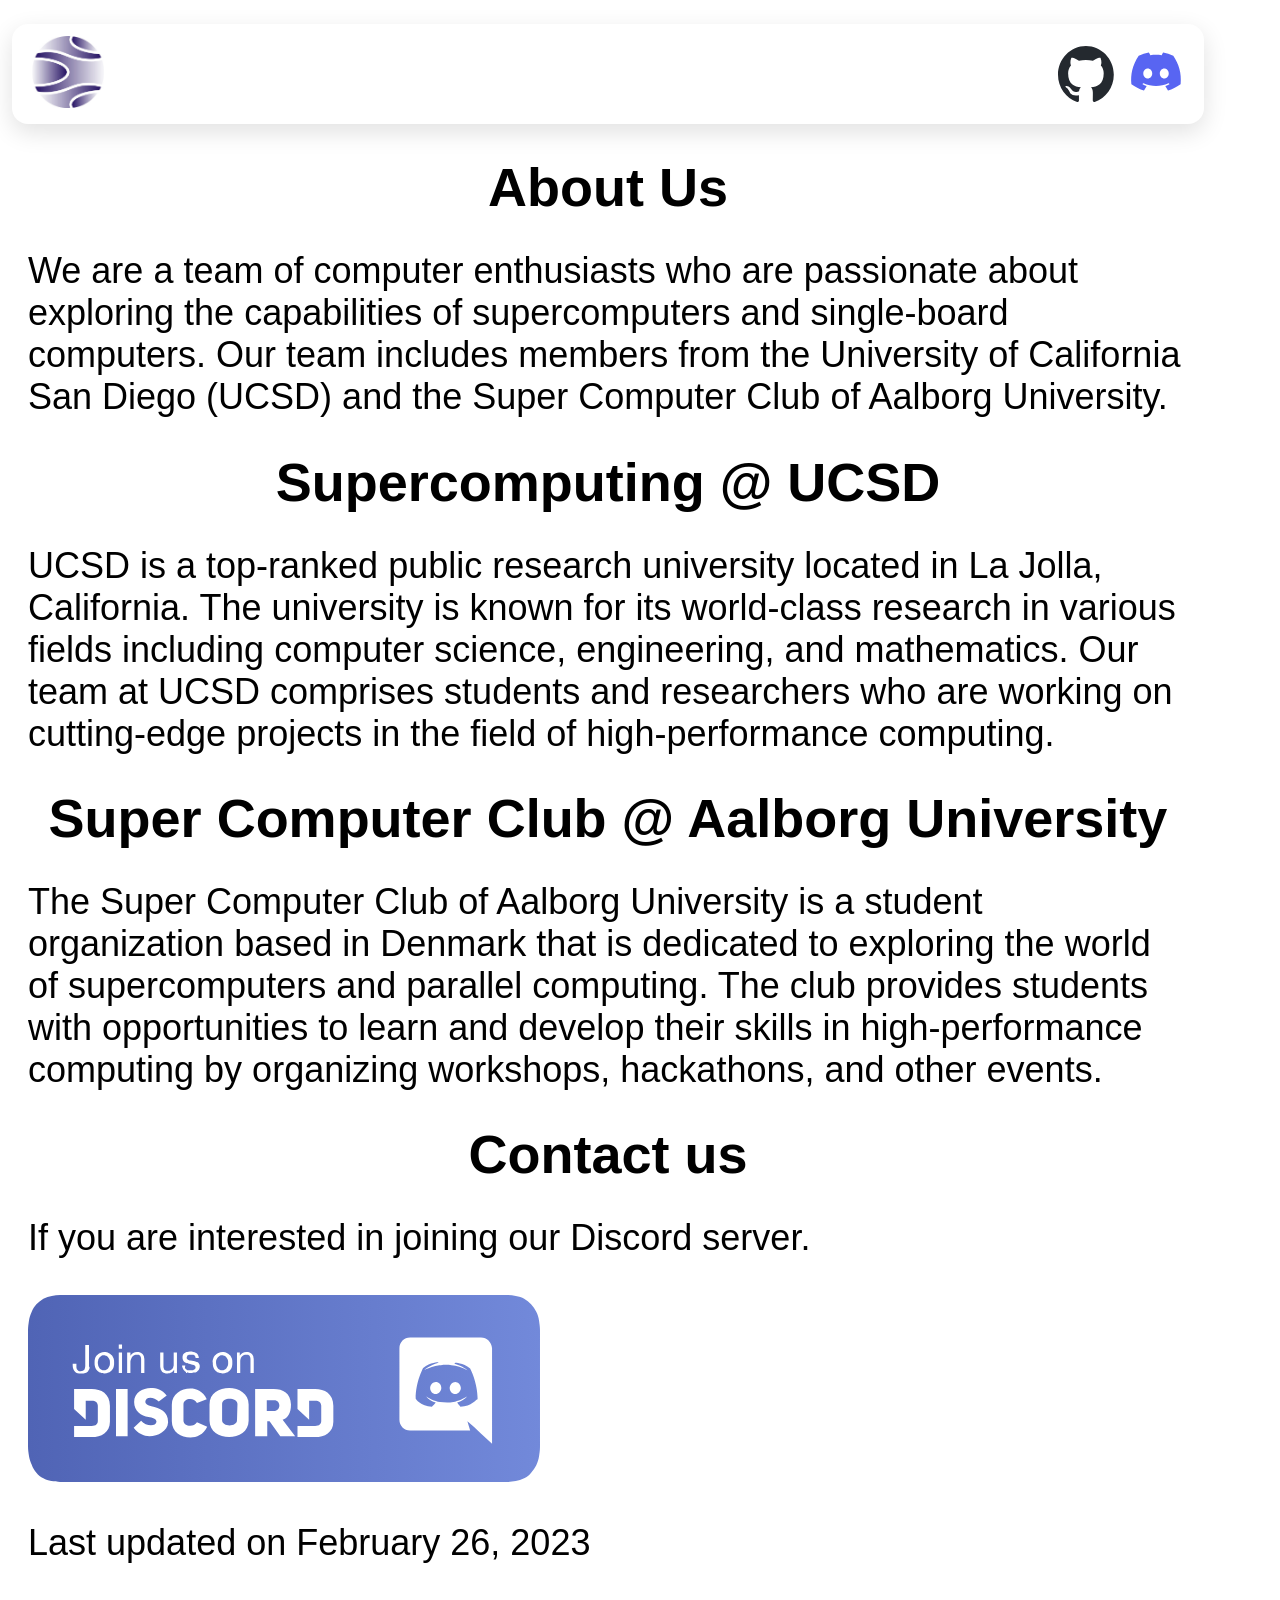
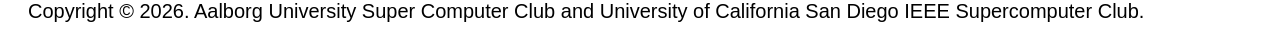
==== about-us-page.html @ efbd878e "remove popup entirely the deployment failed?" ====
<!DOCTYPE html>
<html>
    <head>
        <meta charset = "UTF-8">
        <meta name = "description" content = "Rules for SBCC">
        <link rel = "icon" href = "./assets/favicon.jpg">
        <link rel="stylesheet" href="./css/about-us-page.css">
        <title>About Us</title>
    </head>
    <body>
        <nav>
            <a href="./main-page.html">
                <img src="./assets/favicon.jpg">
            </a>
            <div>
                <a href="https://github.com/Single-Board-Cluster-Competition/new-sbcc-site">
                    <img src="./assets/github-logo.svg">
                </a>
                <a href="">
                    <img src="./assets/discord-logo.svg">
                </a>
            </div>
        </nav>
        <h1>
            About Us
        </h1>
        <p>
            We are a team of computer enthusiasts who are passionate about exploring the capabilities of supercomputers and single-board computers. Our team includes members from the University of California San Diego (UCSD) and the Super Computer Club of Aalborg University.
        </p>
        <h1>
            Supercomputing @ UCSD
        </h1>
        <p>
            UCSD is a top-ranked public research university located in La Jolla, California. The university is known for its world-class research in various fields including computer science, engineering, and mathematics. Our team at UCSD comprises students and researchers who are working on cutting-edge projects in the field of high-performance computing.
        </p>
        <h1>
            Super Computer Club @ Aalborg University
        </h1>
        <p>
            The Super Computer Club of Aalborg University is a student organization based in Denmark that is dedicated to exploring the world of supercomputers and parallel computing. The club provides students with opportunities to learn and develop their skills in high-performance computing by organizing workshops, hackathons, and other events.
        </p>
        <h1>
            Contact us
        </h1>
        <section id="join-us">
            <p>
                If you are interested in joining our Discord server.
            </p>
            <a href="">
                <img src="./assets/join-us-on-discord.svg">
            </a>
        </section>
        <p>
            Last updated on <time>February 26, 2023</time>
        </p>
        <footer>
            <p>
                Copyright © 2026. Aalborg University Super Computer Club and University of California San Diego IEEE Supercomputer Club.
            </p>
        </footer>
    </body>
</html>
---- css/about-us-page.css ----
:root {
    --bg-color: white;
    --text-color: black;
    --shadow-color: rgba(0, 0, 0, 0.12);
}

@media (prefers-color-scheme: dark) {
    :root {
        --bg-color: #171717;
        --text-color: #f5f5f5;
        --shadow-color: rgba(245, 245, 245, 0.12);
    }
}

* {
    max-width: 95vw;
    background-color: var(--bg-color);
    color: var(--text-color);
    font-family: Helvetica;
}

nav {
    width: 90vw;
    margin: 24px auto;
    padding: 12px 20px;

    display: flex;
    align-items: center;
    justify-content: space-between;

    background: var(--bg-color);
    border-radius: 16px;
    box-shadow: 0 8px 24px var(--shadow-color);
}

/* Logo */
nav > a img {
    height: 72px;
    width: 72px;
}

/* Socials icon group */
nav > div {
    display: flex;
    align-items: center;
    gap: 14px;
}

nav > div a {
    display: flex;
    align-items: center;
    justify-content: center;
}

nav > div img {
    width: 56px;
    height: 56px;
    transition: transform 0.2s ease;
}

/* Hover effects */
nav > div a:hover img {
    transform: translateY(-2px);
}

nav > a:hover img {
    transform: translate(-2px);
}

h1 {
    text-align: center;
    font-size: clamp(4vh,250px,6vh);
    line-height: 1; 
}

p {
    margin-left: 20px;
    margin-right: 20px;
    font-size: clamp(2vh,150px,4vh);
}

p a {
    color: blue;
    font-style: italic;
}

#join-us img {
    margin-left: 20px;
    width: 40vw;
    height: auto;
}

footer p {
    font-size: 20px;
}

#ad-popup {
  position: fixed;
  bottom: 20px;
  right: -50vw; /* hidden off-screen */
  width: 50vw;
  height: 50vh;
  padding: 16px;
  background: var(--bg-color);
  color: var(--text-color);
  font-family: Arial, sans-serif;
  border-radius: 8px;
  box-shadow: 0 6px 18px rgba(0, 0, 0, 0.3);
  z-index: 9999;
  transition: right 0.4s ease-in-out;
}

#ad-popup.show {
  right: 20px;
}

#ad-popup h3 {
  padding-top: 25px;
  text-align: center;
  width: 100%;
  font-size: clamp(1em, 3cqw, 2em);
  margin: 5px;
}

#ad-popup p {
  margin: 0 0 12px;
  font-size: 14px;
}

#ad-popup img {
  align-self: center;
  margin-top: 5px;
  max-height: 35vh;
}

#ad-popup-close {
  position: absolute;
  top: 5px;
  right: 5px;
  cursor: pointer;
  font-weight: bold;
  font-size: 25px;
}
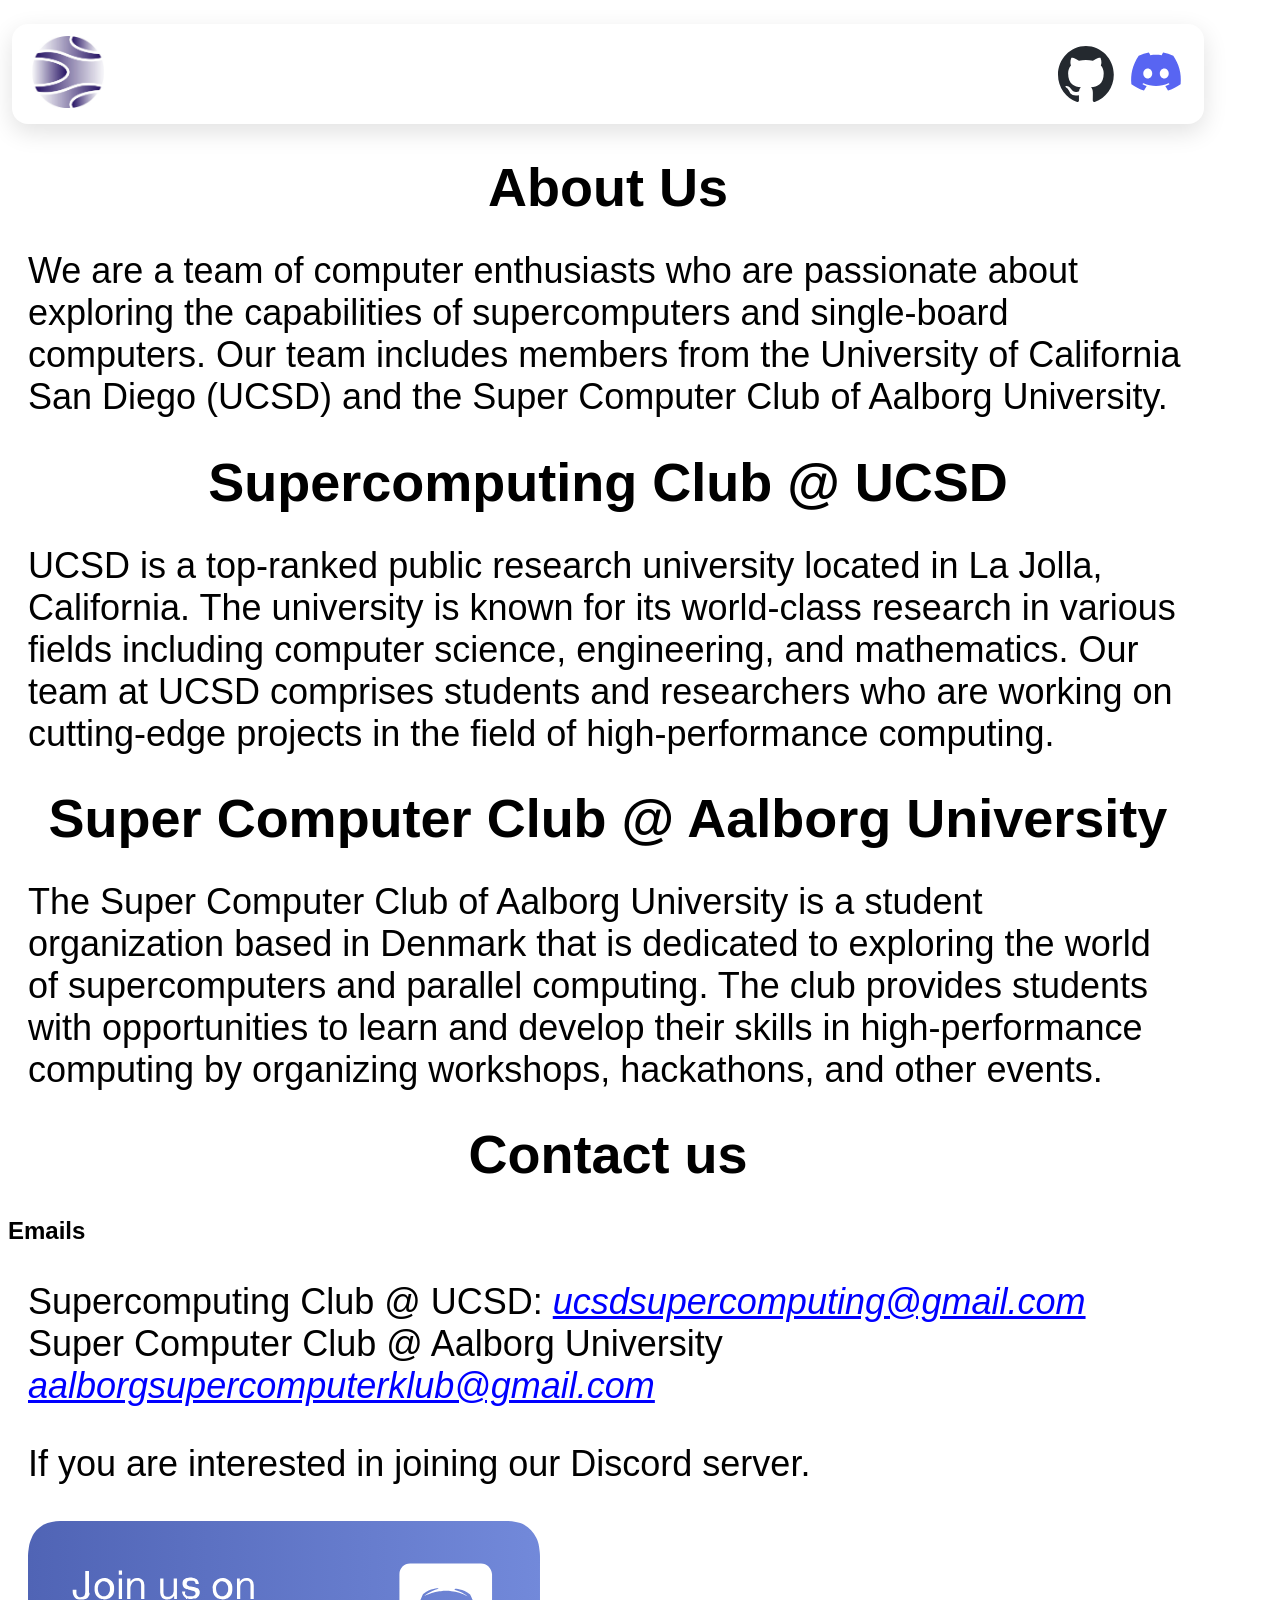
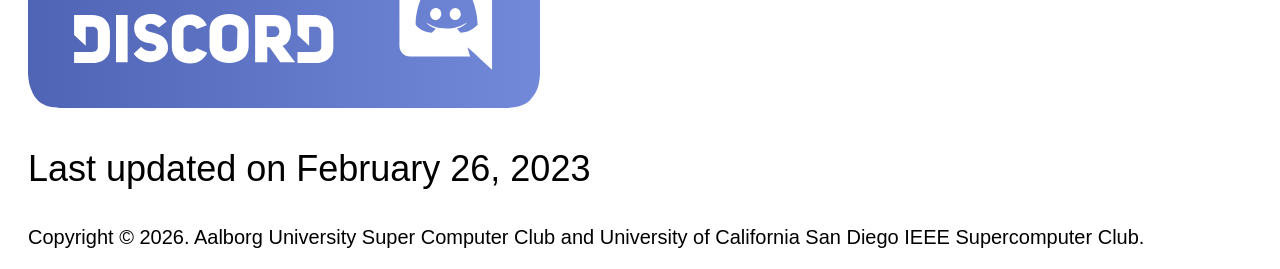
==== commit aaf8f8a9: "Update about-us-page.html" ====
--- a/about-us-page.html
+++ b/about-us-page.html
@@ -28,7 +28,7 @@
             We are a team of computer enthusiasts who are passionate about exploring the capabilities of supercomputers and single-board computers. Our team includes members from the University of California San Diego (UCSD) and the Super Computer Club of Aalborg University.
         </p>
         <h1>
-            Supercomputing @ UCSD
+            Supercomputing Club @ UCSD
         </h1>
         <p>
             UCSD is a top-ranked public research university located in La Jolla, California. The university is known for its world-class research in various fields including computer science, engineering, and mathematics. Our team at UCSD comprises students and researchers who are working on cutting-edge projects in the field of high-performance computing.
@@ -42,6 +42,14 @@
         <h1>
             Contact us
         </h1>
+        <h2>
+            Emails
+        </h2>
+        <p>
+            Supercomputing Club @ UCSD: <a href="ucsdsupercomputing@gmail.com">ucsdsupercomputing@gmail.com</a>
+            <br>
+            Super Computer Club @ Aalborg University <a href="aalborgsupercomputerklub@gmail.com">aalborgsupercomputerklub@gmail.com</a>
+        </p>
         <section id="join-us">
             <p>
                 If you are interested in joining our Discord server.
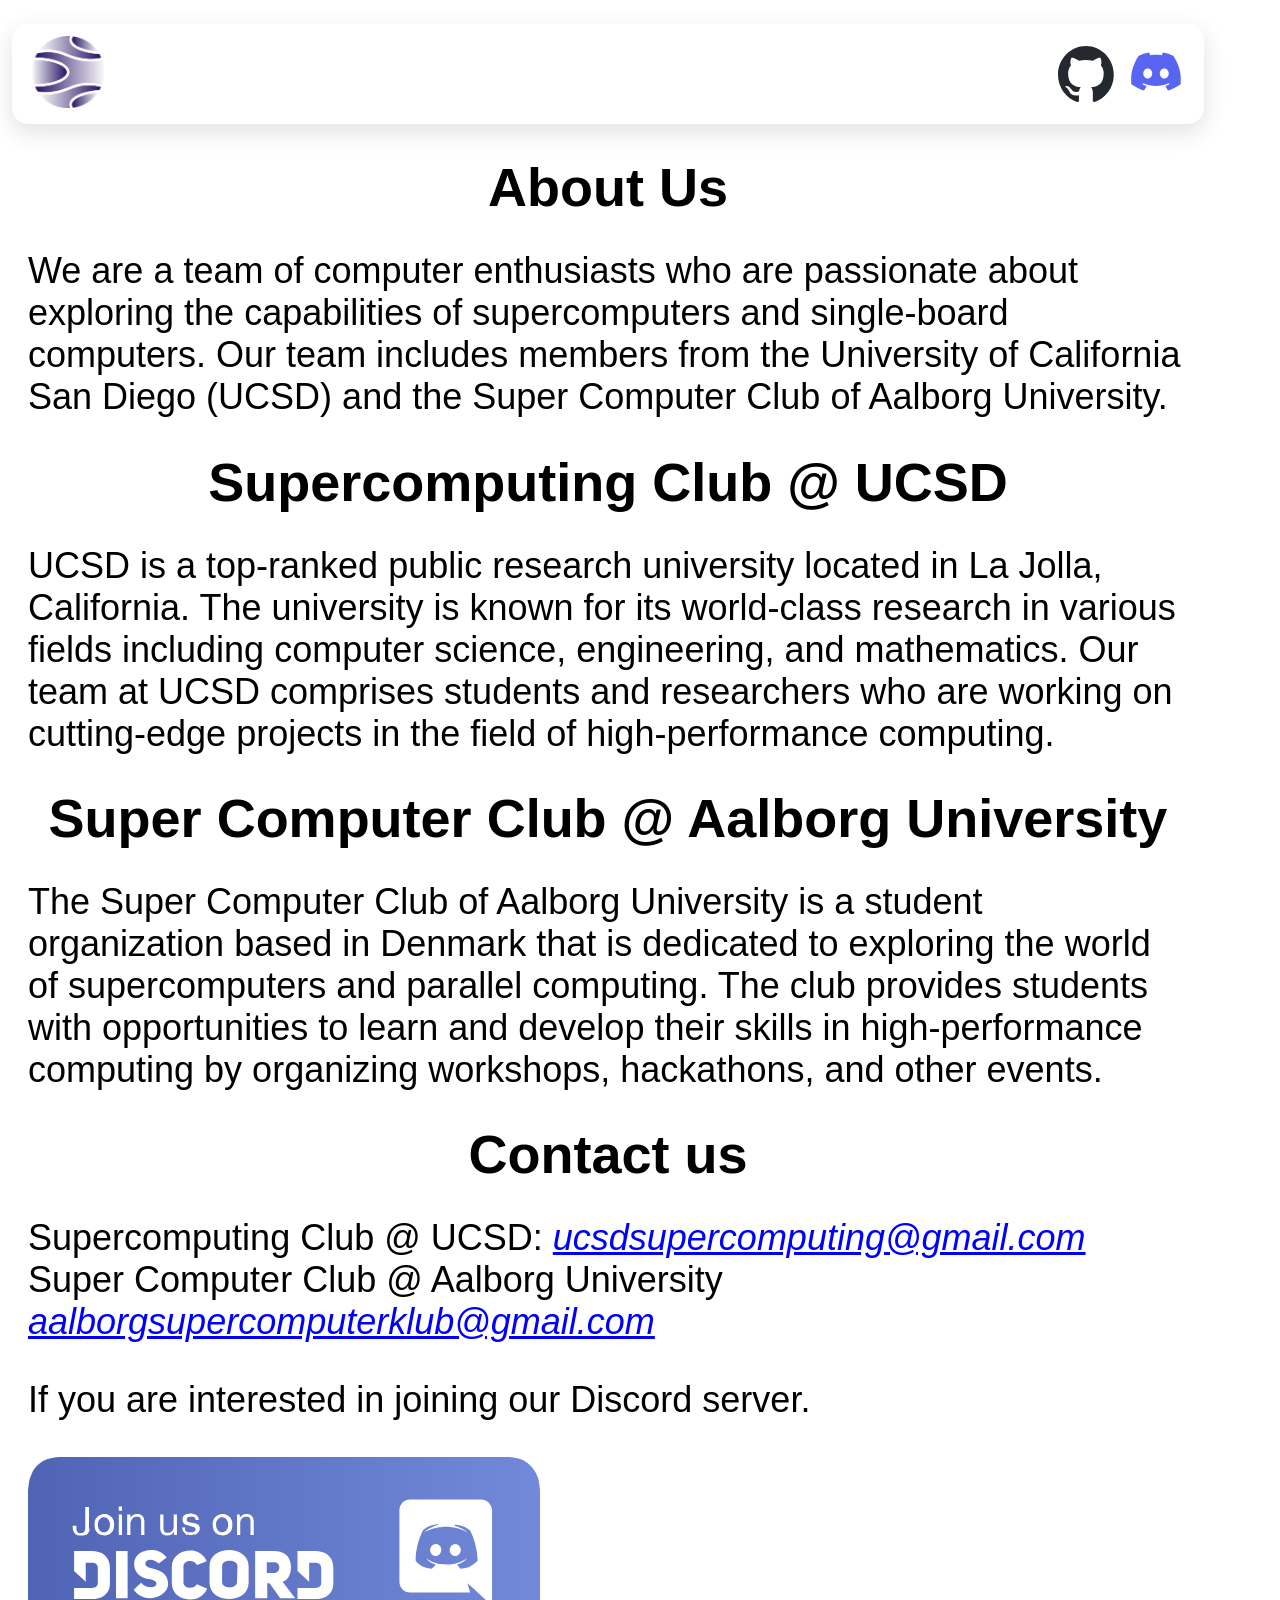
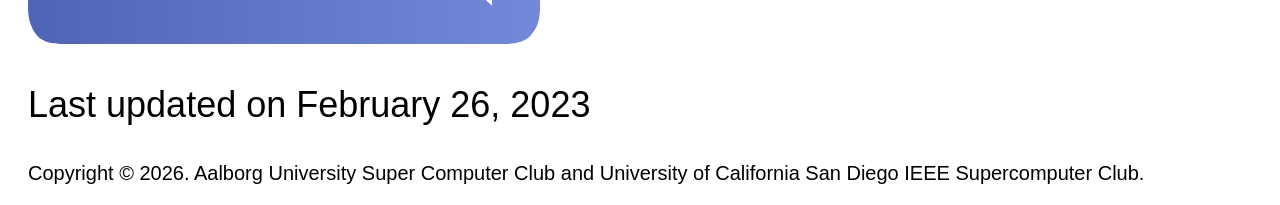
==== commit 2ce8c1c2: "Update about-us-page.html" ====
--- a/about-us-page.html
+++ b/about-us-page.html
@@ -42,9 +42,11 @@
         <h1>
             Contact us
         </h1>
+        <!--
         <h2>
             Emails
         </h2>
+        -->
         <p>
             Supercomputing Club @ UCSD: <a href="ucsdsupercomputing@gmail.com">ucsdsupercomputing@gmail.com</a>
             <br>
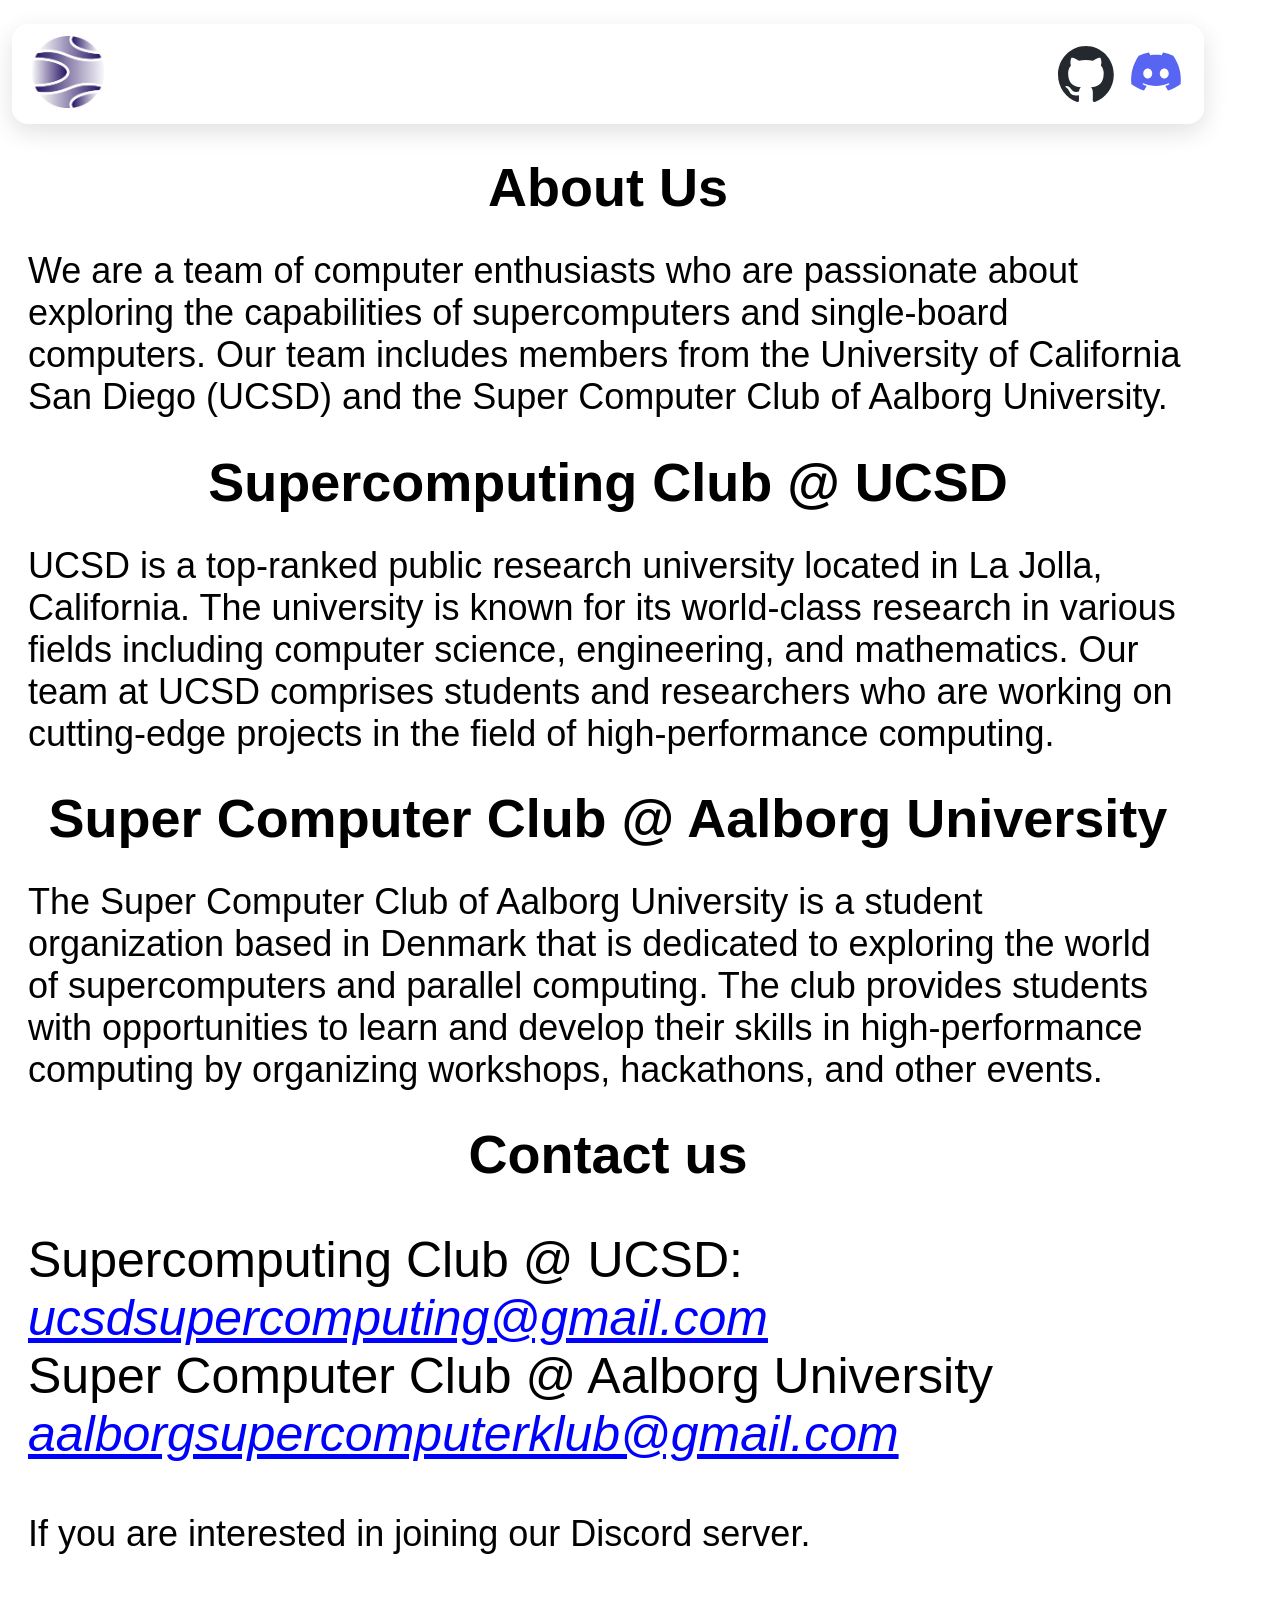
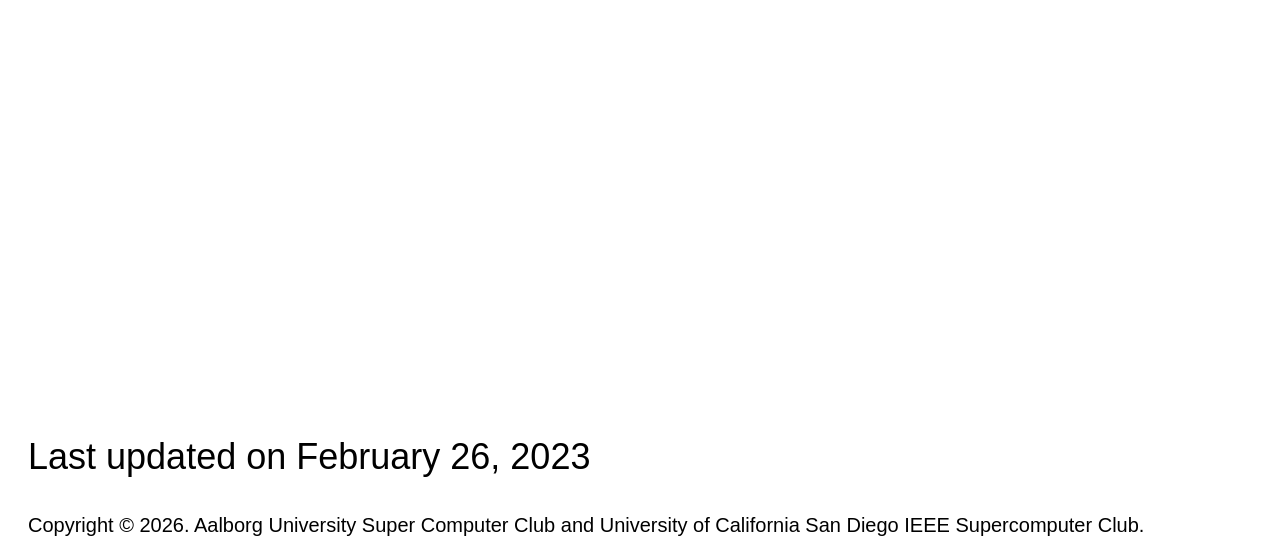
==== commit d180886c: "added discord widget" ====
--- a/about-us-page.html
+++ b/about-us-page.html
@@ -4,7 +4,8 @@
         <meta charset = "UTF-8">
         <meta name = "description" content = "Rules for SBCC">
         <link rel = "icon" href = "./assets/favicon.jpg">
-        <link rel="stylesheet" href="./css/about-us-page.css">
+        <link rel="stylesheet" href = "./css/about-us-page.css">
+        <script src="./components/about-us.js" defer></script>
         <title>About Us</title>
     </head>
     <body>
@@ -47,7 +48,7 @@
             Emails
         </h2>
         -->
-        <p>
+        <p id="emails">
             Supercomputing Club @ UCSD: <a href="ucsdsupercomputing@gmail.com">ucsdsupercomputing@gmail.com</a>
             <br>
             Super Computer Club @ Aalborg University <a href="aalborgsupercomputerklub@gmail.com">aalborgsupercomputerklub@gmail.com</a>
@@ -60,6 +61,9 @@
                 <img src="./assets/join-us-on-discord.svg">
             </a>
         </section>
+        <!--
+            <iframe src="https://discord.com/widget?id=1462340210120720386&theme=dark" width="350" height="500" allowtransparency="true" frameborder="0" sandbox="allow-popups allow-popups-to-escape-sandbox allow-same-origin allow-scripts"></iframe>
+        -->
         <p>
             Last updated on <time>February 26, 2023</time>
         </p>
--- a/css/about-us-page.css
+++ b/css/about-us-page.css
@@ -84,6 +84,10 @@
     font-style: italic;
 }
 
+#emails {
+    font-size: clamp(25px,50px,75px);
+}
+
 #join-us img {
     margin-left: 20px;
     width: 40vw;
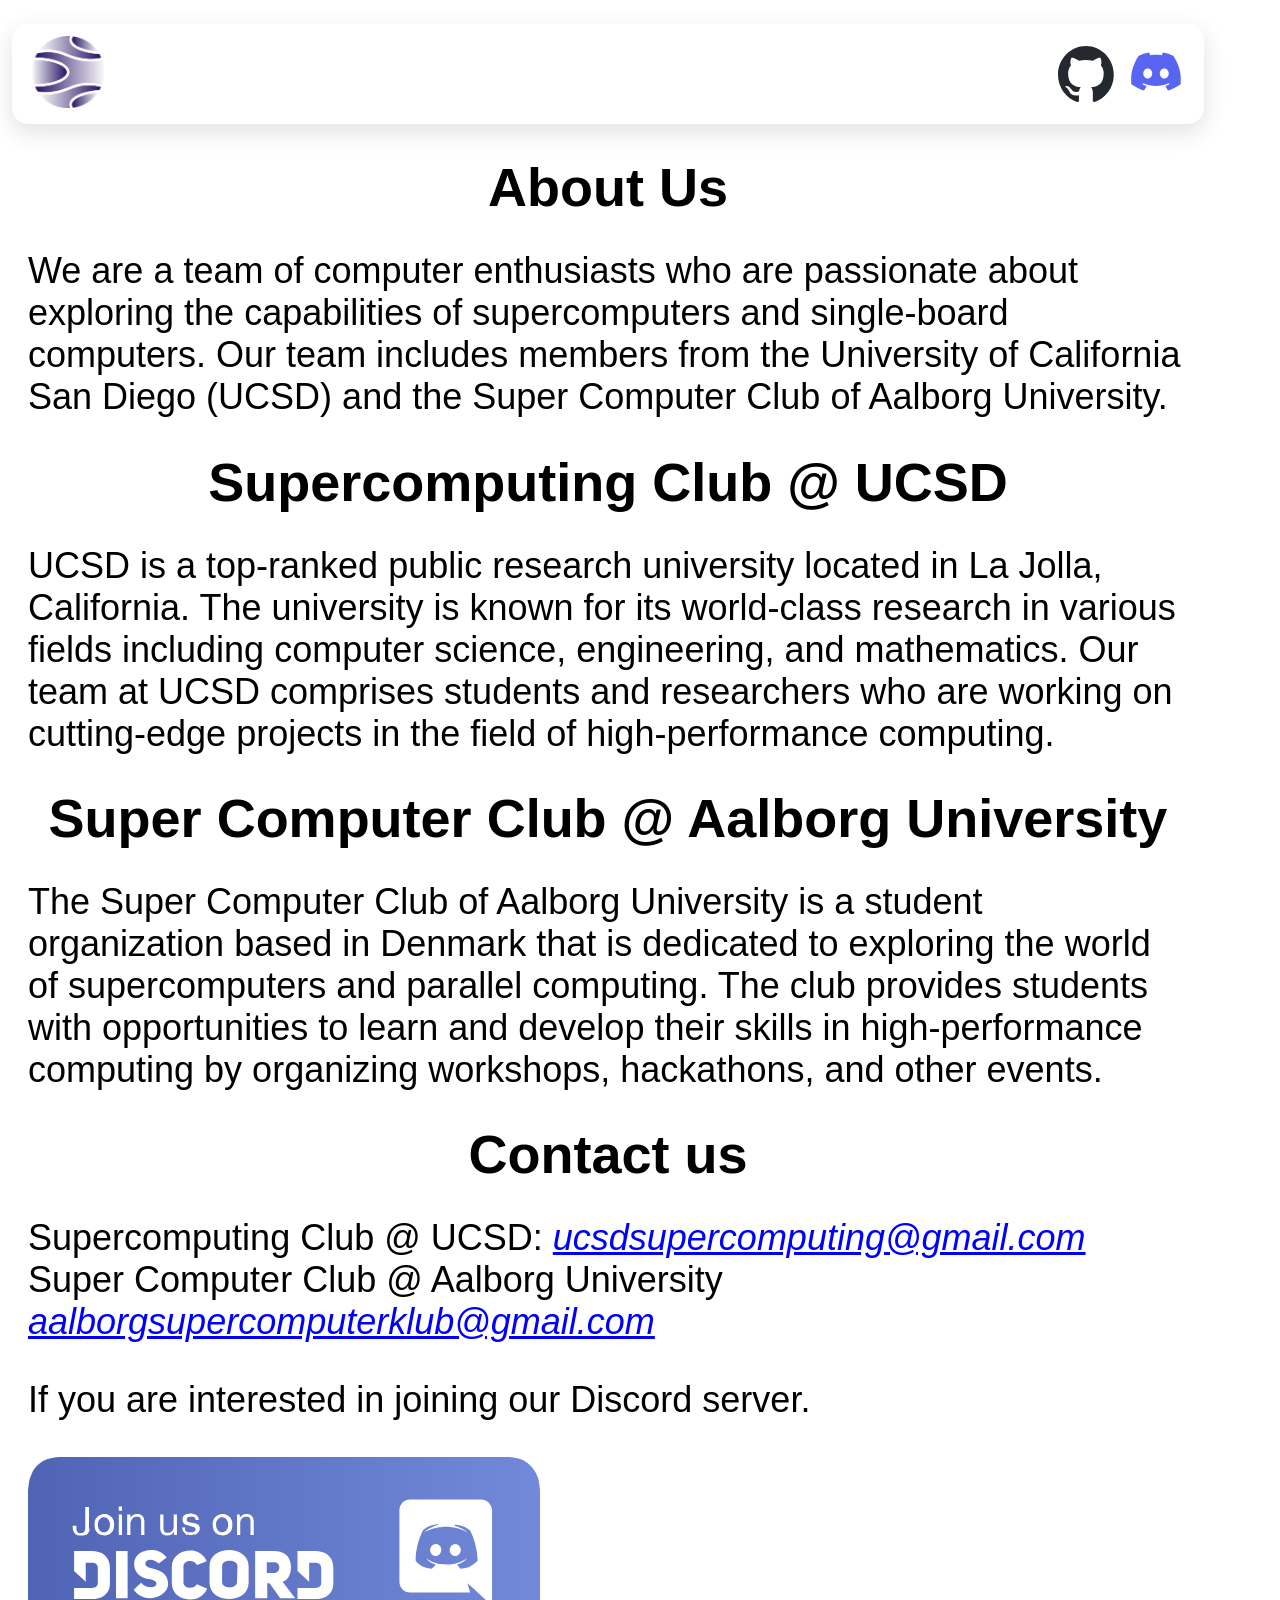
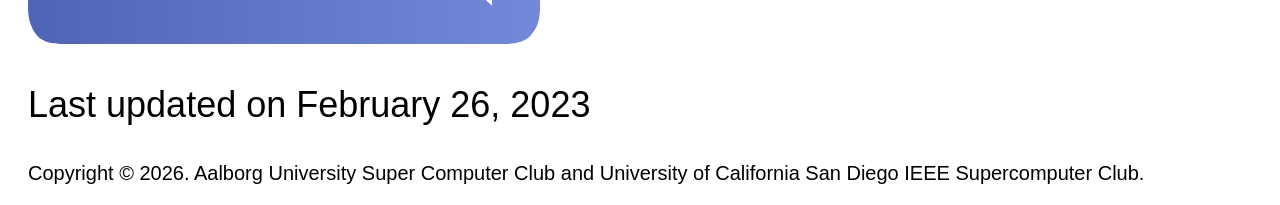
==== commit ac9a7a14: "Merge branch 'main' into dev" ====
--- a/about-us-page.html
+++ b/about-us-page.html
@@ -4,8 +4,7 @@
         <meta charset = "UTF-8">
         <meta name = "description" content = "Rules for SBCC">
         <link rel = "icon" href = "./assets/favicon.jpg">
-        <link rel="stylesheet" href = "./css/about-us-page.css">
-        <script src="./components/about-us.js" defer></script>
+        <link rel="stylesheet" href="./css/about-us-page.css">
         <title>About Us</title>
     </head>
     <body>
@@ -48,7 +47,7 @@
             Emails
         </h2>
         -->
-        <p id="emails">
+        <p>
             Supercomputing Club @ UCSD: <a href="ucsdsupercomputing@gmail.com">ucsdsupercomputing@gmail.com</a>
             <br>
             Super Computer Club @ Aalborg University <a href="aalborgsupercomputerklub@gmail.com">aalborgsupercomputerklub@gmail.com</a>
@@ -61,9 +60,6 @@
                 <img src="./assets/join-us-on-discord.svg">
             </a>
         </section>
-        <!--
-            <iframe src="https://discord.com/widget?id=1462340210120720386&theme=dark" width="350" height="500" allowtransparency="true" frameborder="0" sandbox="allow-popups allow-popups-to-escape-sandbox allow-same-origin allow-scripts"></iframe>
-        -->
         <p>
             Last updated on <time>February 26, 2023</time>
         </p>
--- a/css/about-us-page.css
+++ b/css/about-us-page.css
@@ -84,10 +84,6 @@
     font-style: italic;
 }
 
-#emails {
-    font-size: clamp(25px,50px,75px);
-}
-
 #join-us img {
     margin-left: 20px;
     width: 40vw;
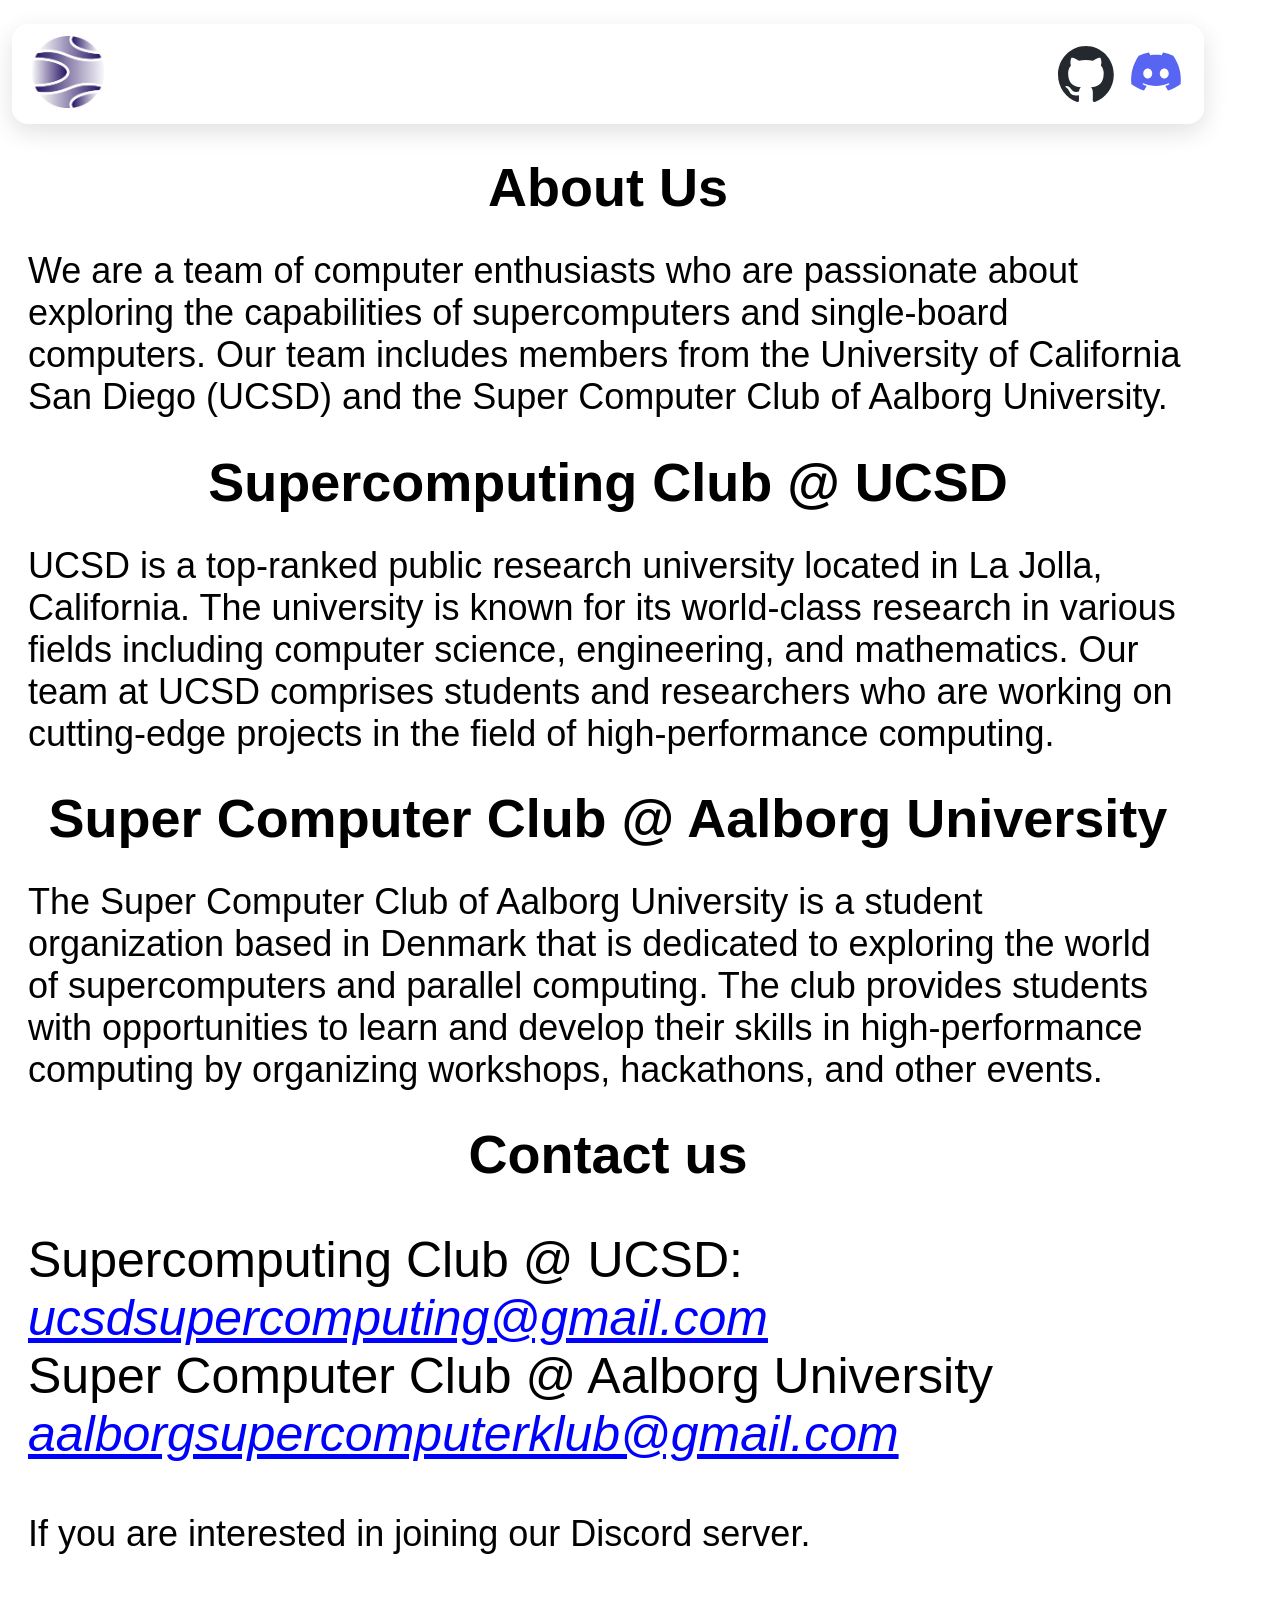
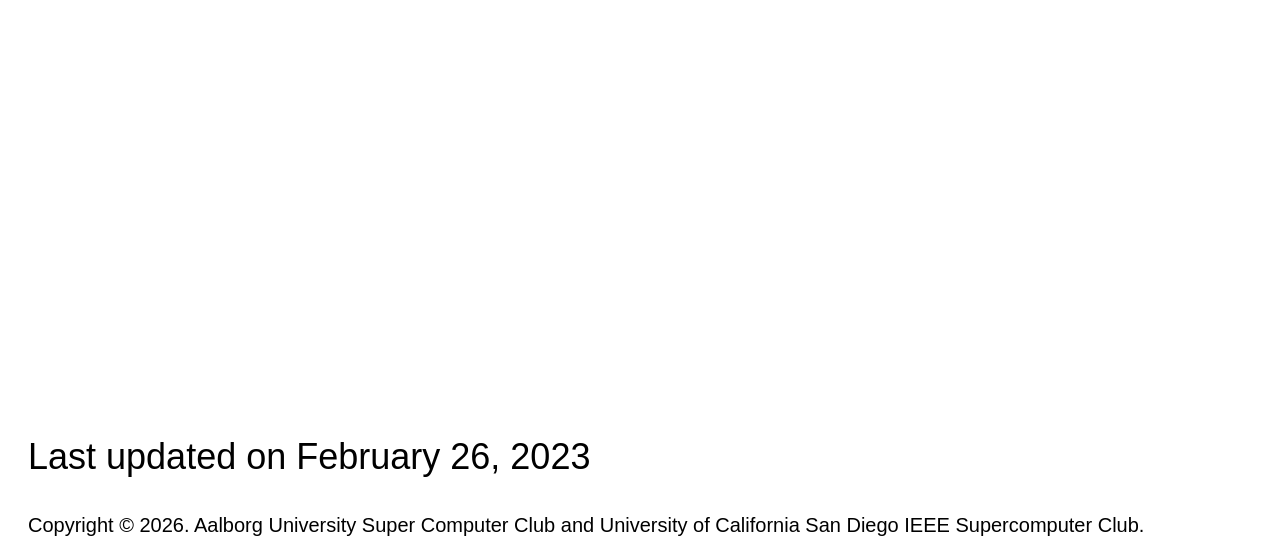
==== commit 2aeed3ce: "Merge pull request #7 from Single-Board-Cluster-Competition/javascript added discord widget" ====
--- a/about-us-page.html
+++ b/about-us-page.html
@@ -4,7 +4,8 @@
         <meta charset = "UTF-8">
         <meta name = "description" content = "Rules for SBCC">
         <link rel = "icon" href = "./assets/favicon.jpg">
-        <link rel="stylesheet" href="./css/about-us-page.css">
+        <link rel="stylesheet" href = "./css/about-us-page.css">
+        <script src="./components/about-us.js" defer></script>
         <title>About Us</title>
     </head>
     <body>
@@ -47,7 +48,7 @@
             Emails
         </h2>
         -->
-        <p>
+        <p id="emails">
             Supercomputing Club @ UCSD: <a href="ucsdsupercomputing@gmail.com">ucsdsupercomputing@gmail.com</a>
             <br>
             Super Computer Club @ Aalborg University <a href="aalborgsupercomputerklub@gmail.com">aalborgsupercomputerklub@gmail.com</a>
@@ -60,6 +61,9 @@
                 <img src="./assets/join-us-on-discord.svg">
             </a>
         </section>
+        <!--
+            <iframe src="https://discord.com/widget?id=1462340210120720386&theme=dark" width="350" height="500" allowtransparency="true" frameborder="0" sandbox="allow-popups allow-popups-to-escape-sandbox allow-same-origin allow-scripts"></iframe>
+        -->
         <p>
             Last updated on <time>February 26, 2023</time>
         </p>
--- a/css/about-us-page.css
+++ b/css/about-us-page.css
@@ -84,6 +84,10 @@
     font-style: italic;
 }
 
+#emails {
+    font-size: clamp(25px,50px,75px);
+}
+
 #join-us img {
     margin-left: 20px;
     width: 40vw;
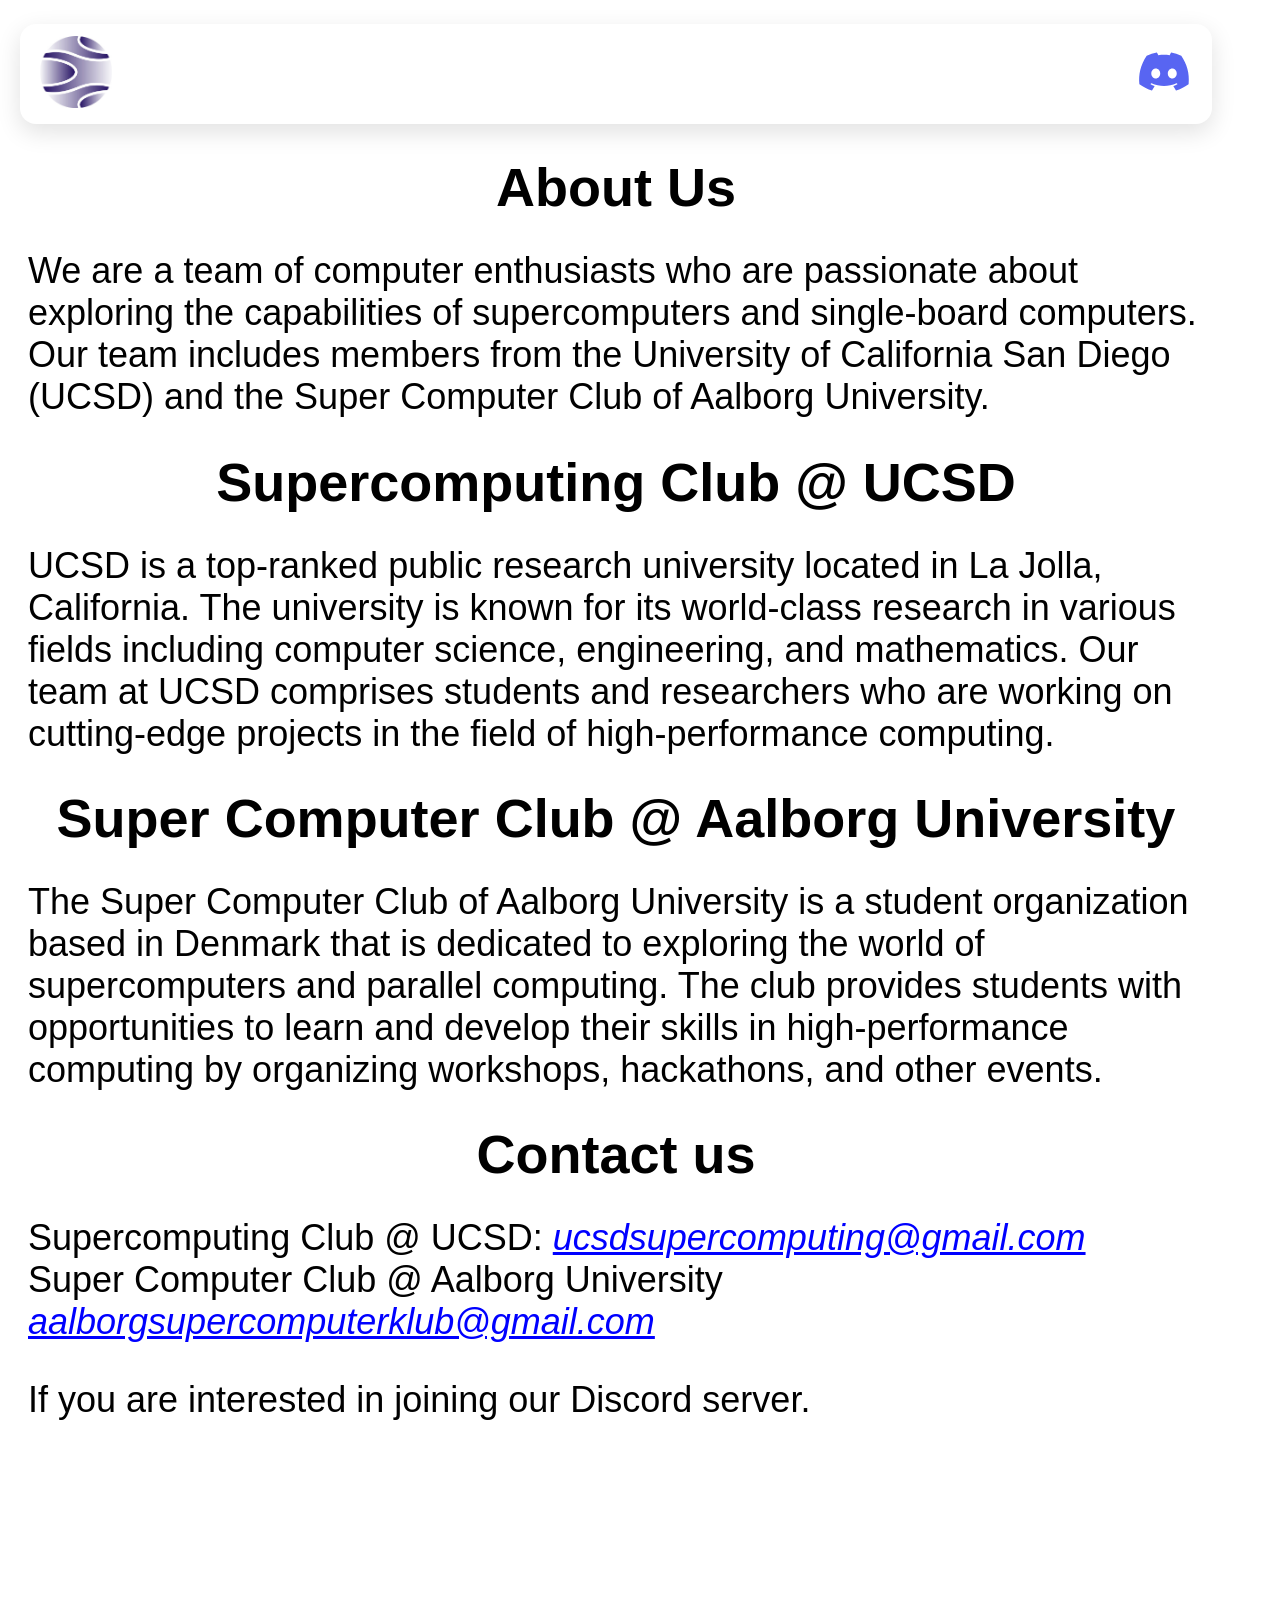
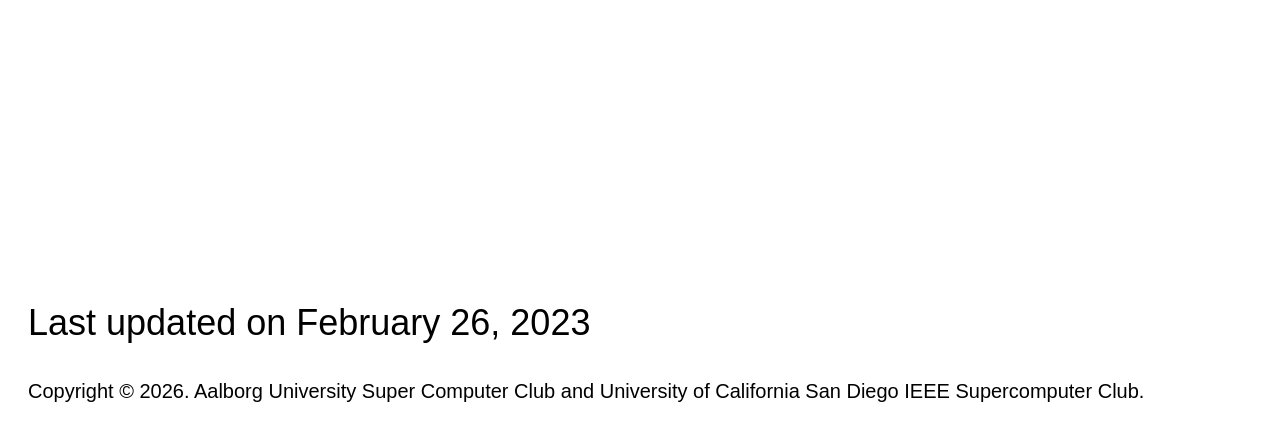
==== commit 82e19cf7: "removed irrelevant github link" ====
--- a/about-us-page.html
+++ b/about-us-page.html
@@ -14,10 +14,12 @@
                 <img src="./assets/favicon.jpg">
             </a>
             <div>
-                <a href="https://github.com/Single-Board-Cluster-Competition/new-sbcc-site">
-                    <img src="./assets/github-logo.svg">
-                </a>
-                <a href="">
+                <!--
+                    <a href="https://github.com/Single-Board-Cluster-Competition/new-sbcc-site">
+                        <img src="./assets/github-logo.svg">
+                    </a>
+                -->
+                <a href="https://discord.gg/A4yjvrhKHe">
                     <img src="./assets/discord-logo.svg">
                 </a>
             </div>
@@ -57,7 +59,7 @@
             <p>
                 If you are interested in joining our Discord server.
             </p>
-            <a href="">
+            <a href="https://discord.gg/A4yjvrhKHe">
                 <img src="./assets/join-us-on-discord.svg">
             </a>
         </section>
--- a/css/about-us-page.css
+++ b/css/about-us-page.css
@@ -13,10 +13,13 @@
 }
 
 * {
-    max-width: 95vw;
     background-color: var(--bg-color);
     color: var(--text-color);
     font-family: Helvetica;
+}
+
+body {
+    max-width: 95vw;
 }
 
 nav {
@@ -85,7 +88,7 @@
 }
 
 #emails {
-    font-size: clamp(25px,50px,75px);
+    font-size: clamp(25px,50px,4vh);
 }
 
 #join-us img {
@@ -144,4 +147,4 @@
   cursor: pointer;
   font-weight: bold;
   font-size: 25px;
-}+}
